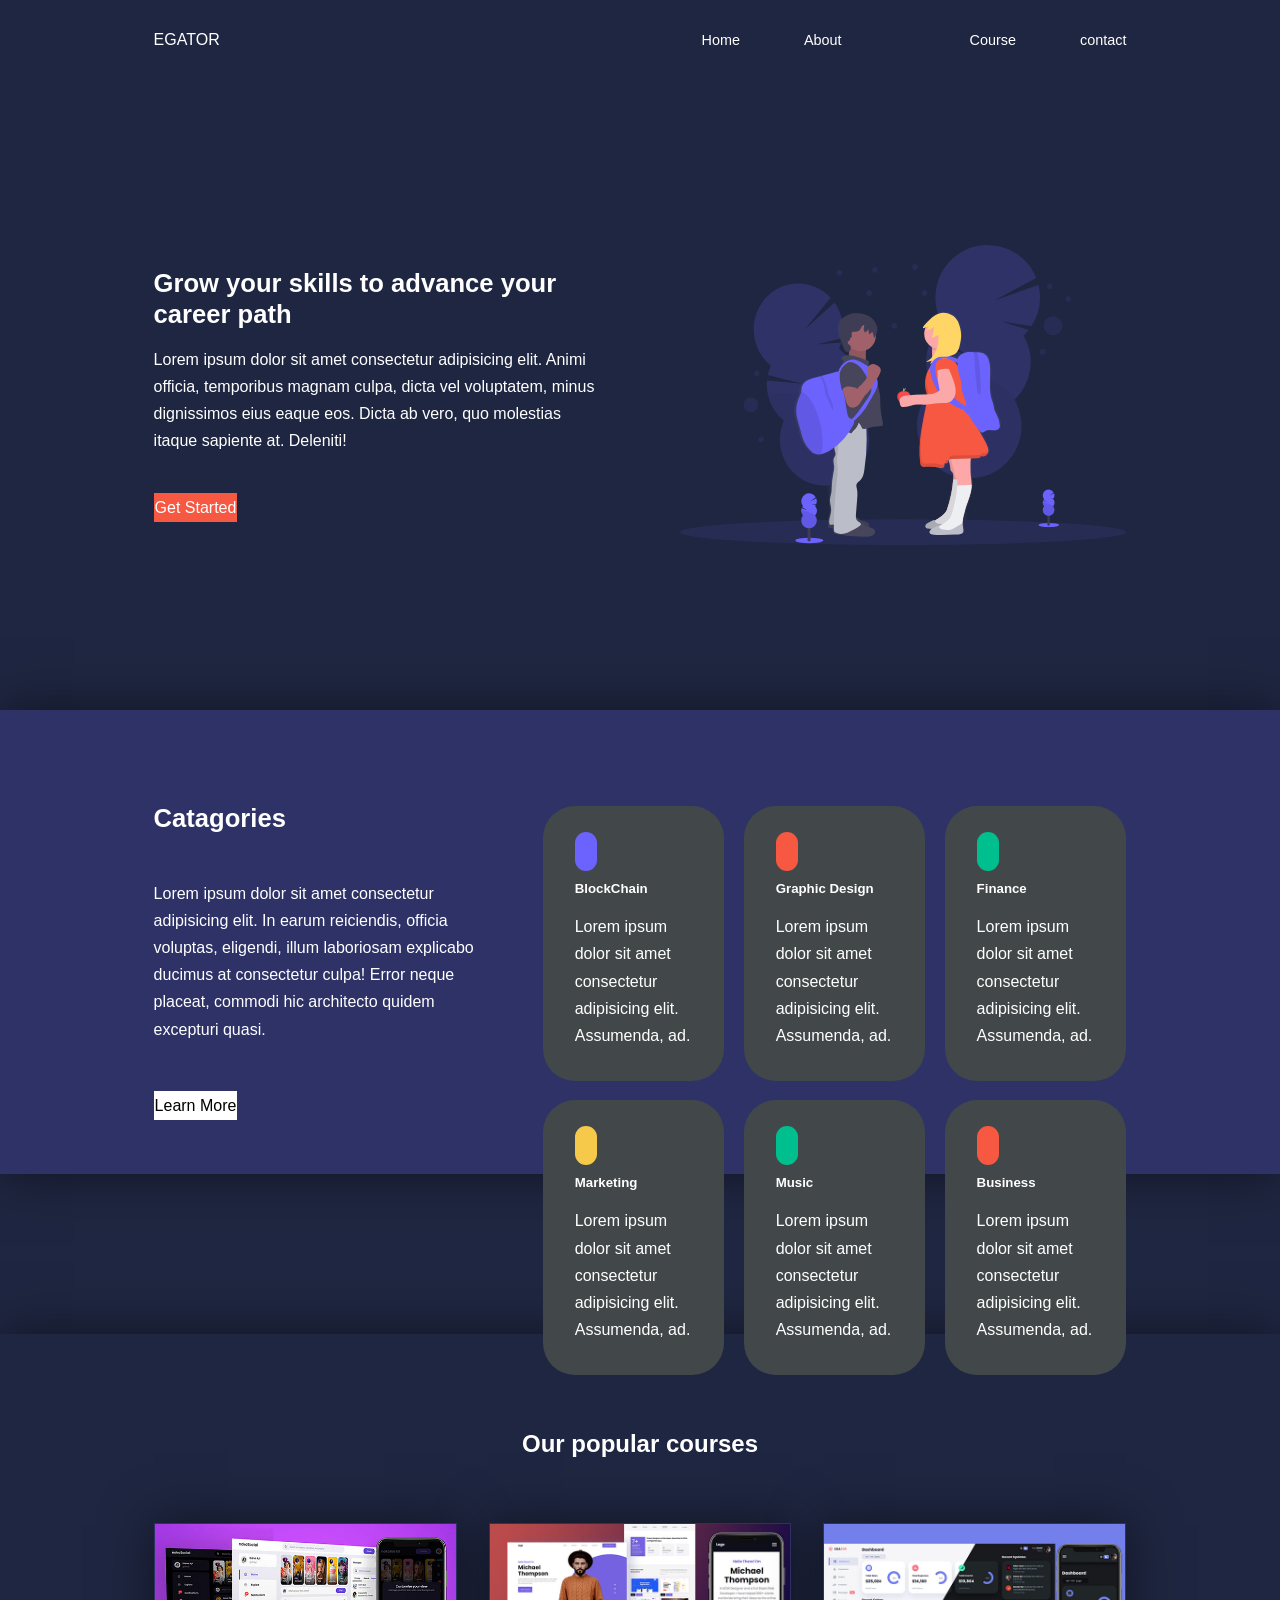
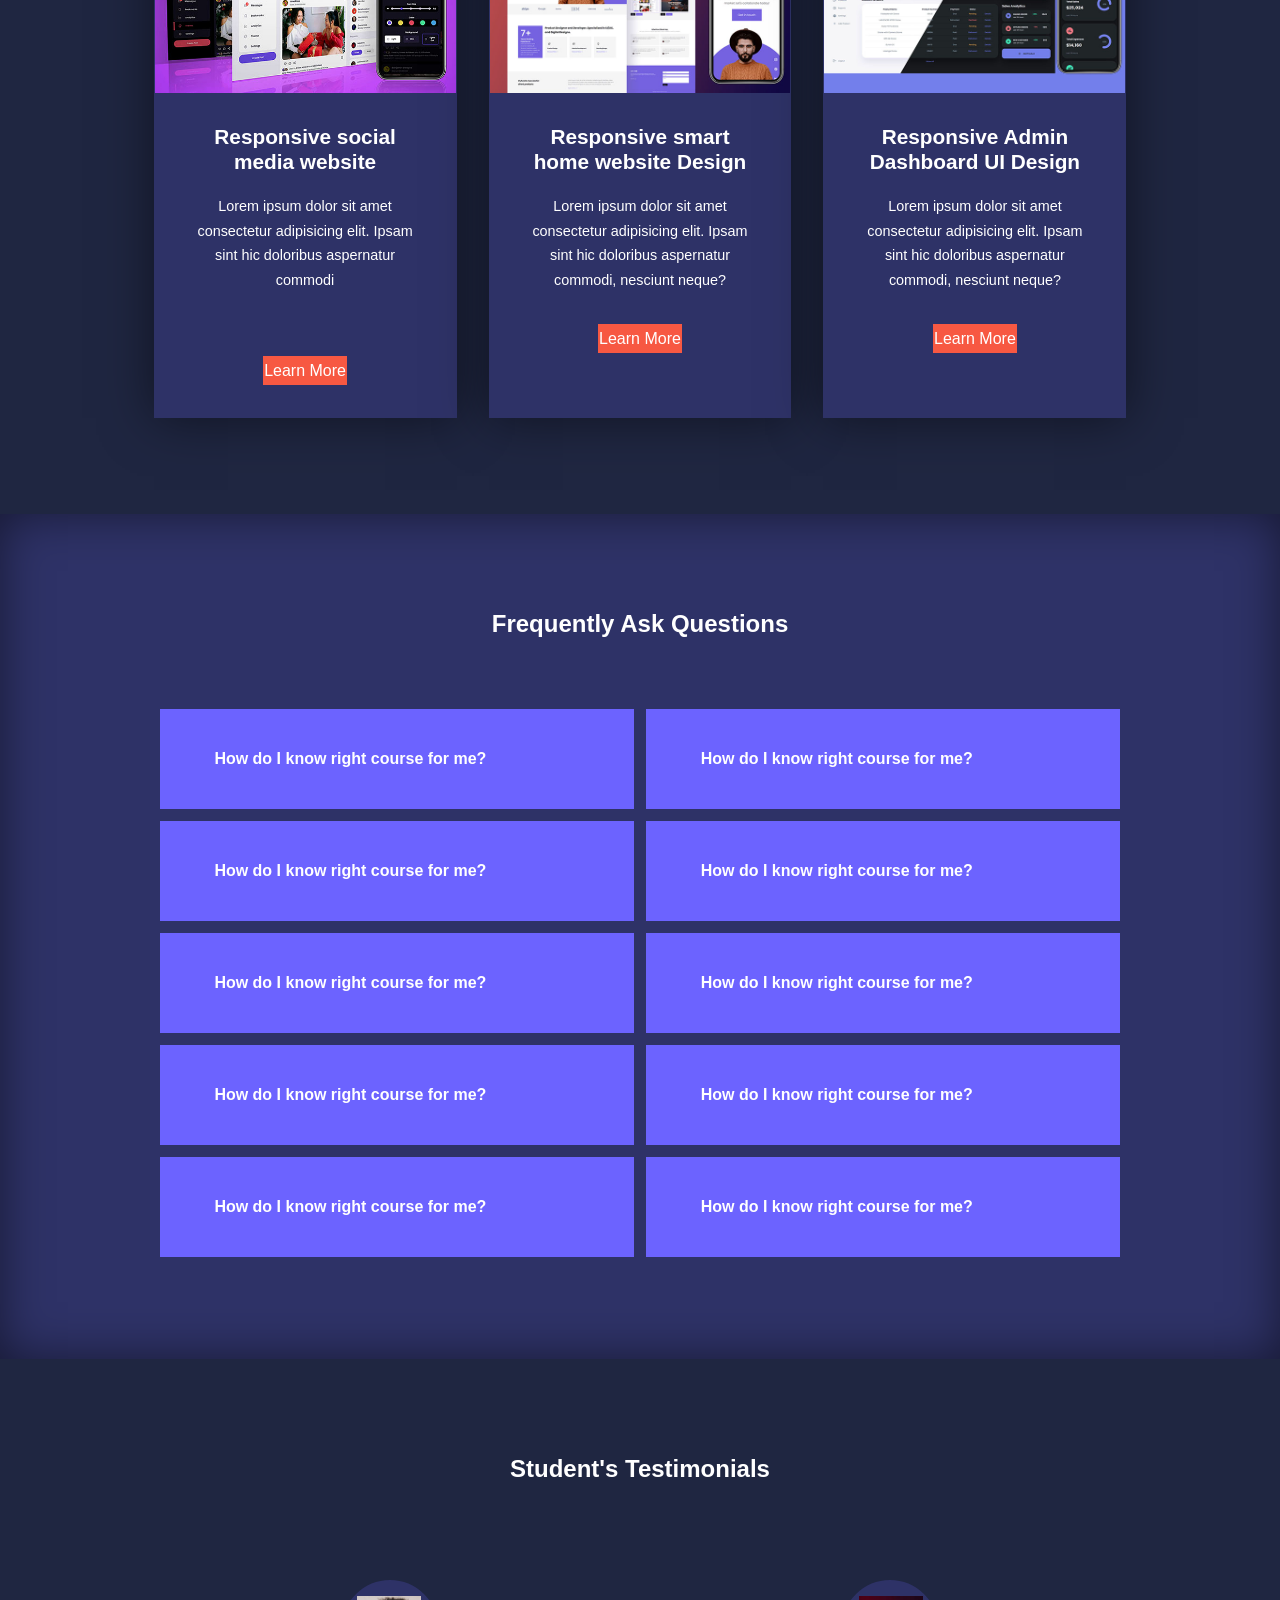
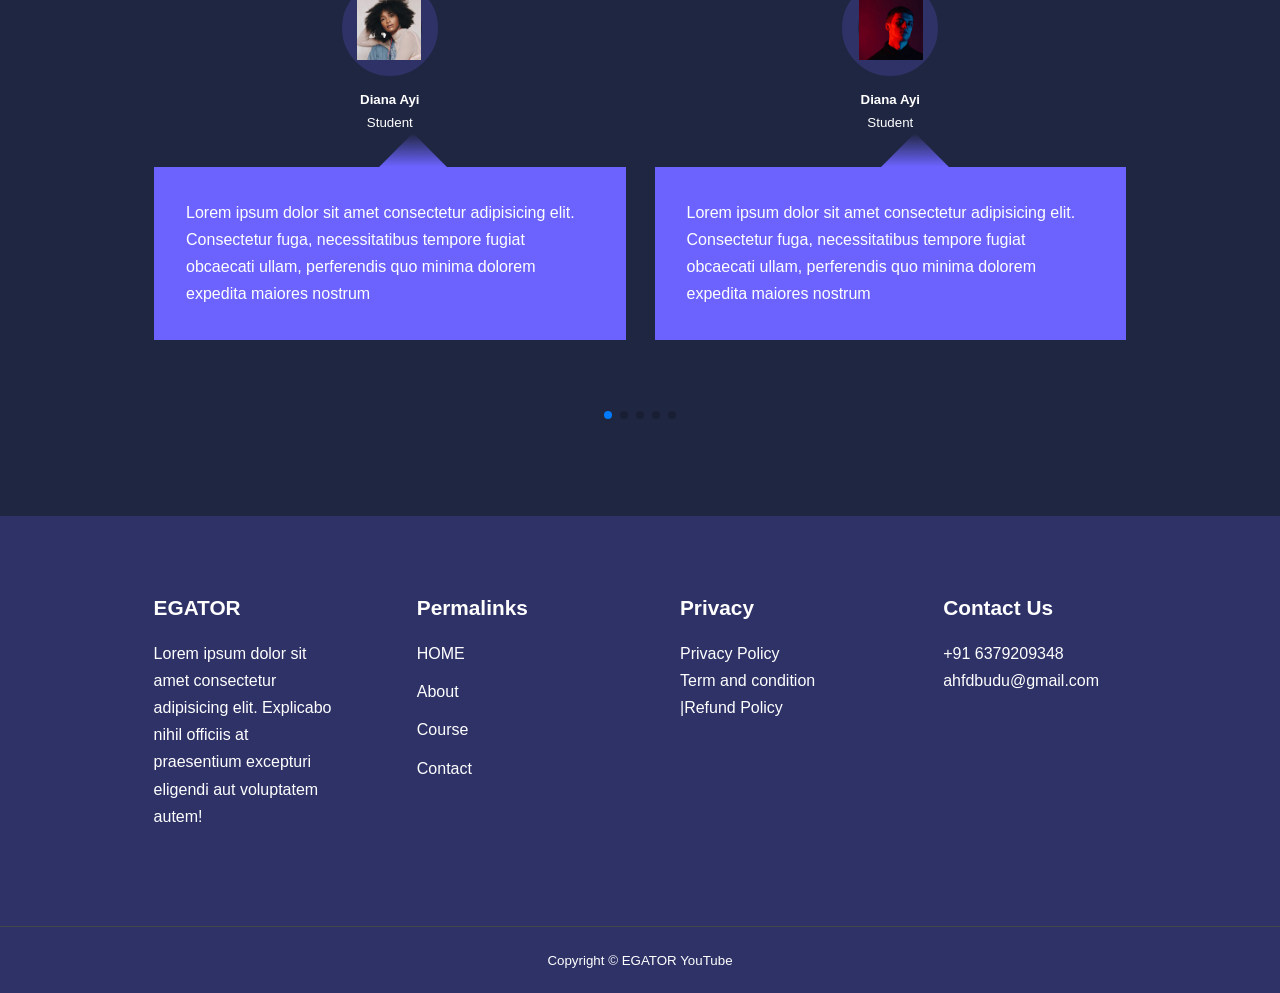
==== index.html @ c9d64ff2 "1s" ====
<!DOCTYPE html>
<html lang="en">

<head>
  <meta charset="UTF-8">
  <meta http-equiv="X-UA-Compatible" content="IE=edge">
  <meta name="viewport" content="width=device-width, initial-scale=1.0">
  <title>EUCATIONAL SITE</title>

  <!-- iconscout cdn -->
  <link rel="stylesheet" href="https://unicons.iconscout.com/release/v4.0.0/css/line.css">

  <!-- --google fonts -->
  <link rel="preconnect" href="https://fonts.googleapis.com">
  <link rel="preconnect" href="https://fonts.gstatic.com" crossorigin>
    
  <link rel="stylesheet" href="css/style.css">

  <!-- -----------swiper js----------- -->
  <link rel="stylesheet" href="https://cdn.jsdelivr.net/npm/swiper@9/swiper-bundle.min.css" />


</head>

<body>
  <nav>
    <div class="container nav_container">
      <a href="index.html">EGATOR</a>
      <ul class="nav_menu">
        <li><a href="index.html">Home</a></li>
        <li><a href="about.html">About</li>
        <li><a href="course.html">Course</a></li>
        <li><a href="contact.html">contact</a></li>
      </ul>
      <button id="open-menu-btn"><i class="uil uil-bars"></i></button>
      <button id="colse-menu-btn"><i class="uil uil-multiply"></i></button>
    </div>
  </nav>
  <!-- End of NavBar -->

  <header>
    <div class="container header_container">

      <div class="header_left">
        <h1>Grow your skills to advance your career path</h1>
        <p>
          Lorem ipsum dolor sit amet consectetur adipisicing elit. Animi officia, temporibus magnam culpa, dicta vel
          voluptatem, minus dignissimos eius eaque eos. Dicta ab vero, quo molestias itaque sapiente at. Deleniti!
        </p>
        <a href="course.html" class="btn btn-primary">Get Started</a>
      </div>

      <div class="header_right">
        <div class="header_right-image">
          <img src="./images/header.svg" alt="">
        </div>
      </div>

    </div>
  </header>

  <!-- End of Header -->



  <section class="categories">
    <div class="container categories_container">
      <div class="categories_left">
        <h1>Catagories</h1>
        <p>Lorem ipsum dolor sit amet consectetur adipisicing elit. In earum reiciendis, officia voluptas, eligendi,
          illum laboriosam explicabo ducimus at consectetur culpa! Error neque placeat, commodi hic architecto quidem

          excepturi quasi.</p>
        <a href="#" class="btn">Learn More</a>
      </div>

      <div class="categories_right">

        <article class="category">
          <span class="category_icon"><i class="uil uil-bitcoin-circle"></i></span>
          <h5>BlockChain</h5>
          <p>Lorem ipsum dolor sit amet consectetur adipisicing elit. Assumenda, ad.</p>
        </article>

        <article class="category">
          <span class="category_icon"><i class="uil uil-palette"></i></span>
          <h5>Graphic Design</h5>
          <p>Lorem ipsum dolor sit amet consectetur adipisicing elit. Assumenda, ad.</p>
        </article>

        <article class="category">
          <span class="category_icon"><i class="uil uil-usd-circle"></i></span>
          <h5>Finance</h5>
          <p>Lorem ipsum dolor sit amet consectetur adipisicing elit. Assumenda, ad.</p>
        </article>

        <article class="category">
          <span class="category_icon"><i class="uil uil-megaphone"></i></span>
          <h5>Marketing</h5>
          <p>Lorem ipsum dolor sit amet consectetur adipisicing elit. Assumenda, ad.</p>
        </article>

        <article class="category">
          <span class="category_icon"><i class="uil uil-music"></i></span>
          <h5>Music</h5>
          <p>Lorem ipsum dolor sit amet consectetur adipisicing elit. Assumenda, ad.</p>
        </article>

        <article class="category">
          <span class="category_icon"><i class="uil uil-puzzle-piece"></i></span>
          <h5>Business</h5>
          <p>Lorem ipsum dolor sit amet consectetur adipisicing elit. Assumenda, ad.</p>
        </article>

      </div>
    </div>
  </section>
  <!-- -------------------end of catagory section-------------------------- -->



  <section class="courses">
    <h2>Our popular courses</h2>
    <div class="container courses_container">

      <article class="course">
        <div class="course_image">
          <img src="./images/course1.jpg" alt="">
        </div>
        <div class="course_info">
          <h4>Responsive social media website </h4>
          <p>Lorem ipsum dolor sit amet consectetur adipisicing elit. Ipsam sint hic doloribus aspernatur commodi
          </p>
        </div>

        <a href="course.html" class="btn btn-primary">Learn More</a>
      </article>

      <article class="course">
        <div class="course_image">
          <img src="./images/course2.jpg" alt="">
        </div>
        <div class="course_info">
          <h4>Responsive smart home website Design </h4>
          <p>Lorem ipsum dolor sit amet consectetur adipisicing elit. Ipsam sint hic doloribus aspernatur commodi,
            nesciunt neque?
          </p>
          <a href="course.html" class="btn btn-primary">Learn More</a>
        </div>

      </article>

      <article class="course">
        <div class="course_image">
          <img src="./images/course3.jpg" alt="">
        </div>
        <div class="course_info">
          <h4>Responsive Admin Dashboard UI Design </h4>
          <p>Lorem ipsum dolor sit amet consectetur adipisicing elit. Ipsam sint hic doloribus aspernatur commodi,
            nesciunt neque?
          </p>
          <a href="course.html" class="btn btn-primary">Learn More</a>
        </div>

      </article>

    </div>
  </section>


  <!-- -------------------end of courses section-------------------------- -->

  <section class="faqs">
    <h2>Frequently Ask Questions</h2>
    <div class="container faqs_container">

      <article class="faq">
        <div class="faq_icon"><i class="uil uil-plus"></i></div>
        <div class="question_answer">
          <h4>How do I know right course for me?</h4>
          <p>Lorem ipsum dolor sit amet consectetur adipisicing elit. Autem debitis sed blanditiis harum facere esse
            deleniti voluptatem adipisci. Deserunt quo eligendi quos fugiat temporibus repudiandae ut fugit doloremque
            sit culpa?
          </p>
        </div>
      </article>

      <article class="faq">
        <div class="faq_icon"><i class="uil uil-plus"></i></div>
        <div class="question_answer">
          <h4>How do I know right course for me?</h4>
          <p>Lorem ipsum dolor sit amet consectetur adipisicing elit. Autem debitis sed blanditiis harum facere esse
            deleniti voluptatem adipisci. Deserunt quo eligendi quos fugiat temporibus repudiandae ut fugit doloremque
            sit culpa?
          </p>
        </div>
      </article>
      <article class="faq">
        <div class="faq_icon"><i class="uil uil-plus"></i></div>
        <div class="question_answer">
          <h4>How do I know right course for me?</h4>
          <p>Lorem ipsum dolor sit amet consectetur adipisicing elit. Autem debitis sed blanditiis harum facere esse
            deleniti voluptatem adipisci. Deserunt quo eligendi quos fugiat temporibus repudiandae ut fugit doloremque
            sit culpa?
          </p>
        </div>
      </article>

      <article class="faq">
        <div class="faq_icon"><i class="uil uil-plus"></i></div>
        <div class="question_answer">
          <h4>How do I know right course for me?</h4>
          <p>Lorem ipsum dolor sit amet consectetur adipisicing elit. Autem debitis sed blanditiis harum facere esse
            deleniti voluptatem adipisci. Deserunt quo eligendi quos fugiat temporibus repudiandae ut fugit doloremque
            sit culpa?
          </p>
        </div>
      </article>

      <article class="faq">
        <div class="faq_icon"><i class="uil uil-plus"></i></div>
        <div class="question_answer">
          <h4>How do I know right course for me?</h4>
          <p>Lorem ipsum dolor sit amet consectetur adipisicing elit. Autem debitis sed blanditiis harum facere esse
            deleniti voluptatem adipisci. Deserunt quo eligendi quos fugiat temporibus repudiandae ut fugit doloremque
            sit culpa?
          </p>
        </div>
      </article>

      <article class="faq">
        <div class="faq_icon"><i class="uil uil-plus"></i></div>
        <div class="question_answer">
          <h4>How do I know right course for me?</h4>
          <p>Lorem ipsum dolor sit amet consectetur adipisicing elit. Autem debitis sed blanditiis harum facere esse
            deleniti voluptatem adipisci. Deserunt quo eligendi quos fugiat temporibus repudiandae ut fugit doloremque
            sit culpa?
          </p>
        </div>
      </article>

      <article class="faq">
        <div class="faq_icon"><i class="uil uil-plus"></i></div>
        <div class="question_answer">
          <h4>How do I know right course for me?</h4>
          <p>Lorem ipsum dolor sit amet consectetur adipisicing elit. Autem debitis sed blanditiis harum facere esse
            deleniti voluptatem adipisci. Deserunt quo eligendi quos fugiat temporibus repudiandae ut fugit doloremque
            sit culpa?
          </p>
        </div>
      </article>

      <article class="faq">
        <div class="faq_icon"><i class="uil uil-plus"></i></div>
        <div class="question_answer">
          <h4>How do I know right course for me?</h4>
          <p>Lorem ipsum dolor sit amet consectetur adipisicing elit. Autem debitis sed blanditiis harum facere esse
            deleniti voluptatem adipisci. Deserunt quo eligendi quos fugiat temporibus repudiandae ut fugit doloremque
            sit culpa?
          </p>
        </div>
      </article>

      <article class="faq">
        <div class="faq_icon"><i class="uil uil-plus"></i></div>
        <div class="question_answer">
          <h4>How do I know right course for me?</h4>
          <p>Lorem ipsum dolor sit amet consectetur adipisicing elit. Autem debitis sed blanditiis harum facere esse
            deleniti voluptatem adipisci. Deserunt quo eligendi quos fugiat temporibus repudiandae ut fugit doloremque
            sit culpa?
          </p>
        </div>
      </article>

      <article class="faq">
        <div class="faq_icon"><i class="uil uil-plus"></i></div>
        <div class="question_answer">
          <h4>How do I know right course for me?</h4>
          <p>Lorem ipsum dolor sit amet consectetur adipisicing elit. Autem debitis sed blanditiis harum facere esse
            deleniti voluptatem adipisci. Deserunt quo eligendi quos fugiat temporibus repudiandae ut fugit doloremque
            sit culpa?
          </p>
        </div>
      </article>
    </div>
  </section>

  <!-- -------------------end of FAQ section-------------------------- -->

  <section class="container testimonials_container mySwiper">
    <h2>Student's Testimonials</h2>
    <div class="swiper-wrapper">
      <article class="testimonial swiper-slide">
        <div class="avatar">
          <img src="./images/avatar1.jpg" alt="">
        </div>
        <div class="testimonial_info">
          <h5>Diana Ayi</h5>
          <small>Student</small>
        </div>
        <div class="testimonial_body">
          <p>
            Lorem ipsum dolor sit amet consectetur adipisicing elit. Consectetur fuga, necessitatibus tempore fugiat
            obcaecati ullam, perferendis quo minima dolorem expedita maiores nostrum
          </p>
        </div>
      </article>

      <article class="testimonial swiper-slide">
        <div class="avatar">
          <img src="./images/avatar2.jpg" alt="">
        </div>
        <div class="testimonial_info">
          <h5>Diana Ayi</h5>
          <small>Student</small>
        </div>
        <div class="testimonial_body">
          <p>
            Lorem ipsum dolor sit amet consectetur adipisicing elit. Consectetur fuga, necessitatibus tempore fugiat
            obcaecati ullam, perferendis quo minima dolorem expedita maiores nostrum
          </p>
        </div>
      </article>

      <article class="testimonial swiper-slide">
        <div class="avatar">
          <img src="./images/avatar3.jpg" alt="">
        </div>
        <div class="testimonial_info">
          <h5>Diana Ayi</h5>
          <small>Student</small>
        </div>
        <div class="testimonial_body">
          <p>
            Lorem ipsum dolor sit amet consectetur adipisicing elit. Consectetur fuga, necessitatibus tempore fugiat
            obcaecati ullam, perferendis quo minima dolorem expedita maiores nostrum
          </p>
        </div>
      </article>

      <article class="testimonial swiper-slide">
        <div class="avatar">
          <img src="./images/avatar4.jpg" alt="">
        </div>
        <div class="testimonial_info">
          <h5>Diana Ayi</h5>
          <small>Student</small>
        </div>
        <div class="testimonial_body">
          <p>
            Lorem ipsum dolor sit amet consectetur adipisicing elit. Consectetur fuga, necessitatibus tempore fugiat
            obcaecati ullam, perferendis quo minima dolorem expedita maiores nostrum
          </p>
        </div>
      </article>

      <article class="testimonial swiper-slide">
        <div class="avatar">
          <img src="./images/avatar5.jpg" alt="">
        </div>
        <div class="testimonial_info">
          <h5>Diana Ayi</h5>
          <small>Student</small>
        </div>
        <div class="testimonial_body">
          <p>
            Lorem ipsum dolor sit amet consectetur adipisicing elit. Consectetur fuga, necessitatibus tempore fugiat
            obcaecati ullam, perferendis quo minima dolorem expedita maiores nostrum
          </p>
        </div>
      </article>

      <article class="testimonial swiper-slide">
        <div class="avatar">
          <img src="./images/avatar6.jpg" alt="">
        </div>
        <div class="testimonial_info">
          <h5>Diana Ayi</h5>
          <small>Student</small>
        </div>
        <div class="testimonial_body">
          <p>
            Lorem ipsum dolor sit amet consectetur adipisicing elit. Consectetur fuga, necessitatibus tempore fugiat
            obcaecati ullam, perferendis quo minima dolorem expedita maiores nostrum
          </p>
        </div>
      </article>

    </div>
    <div class="swiper-pagination"></div>
  </section>

  <!-- ------------------end of testimonial section---------------- -->

  <footer class="footer">
    <div class="container footer_container">

      <div class="footer_1">
        <a href="index.html" class="footer_logo">
          <h4>EGATOR</h4>
        </a>
        <p>Lorem ipsum dolor sit amet consectetur adipisicing elit. Explicabo nihil officiis at praesentium excepturi
          eligendi aut voluptatem autem! </p>
      </div>

      <div class="footer_2">
        <h4>Permalinks</h4>
        <ul class="permalinks">
          <li><a href="index.html">HOME</a></li>
          <li><a href="about.html">About</a></li>
          <li><a href="course.html">Course</a></li>
          <li><a href="contact.html">Contact</a></li>
        </ul>
      </div>

      <div class="footer_3">
        <h4>Privacy</h4>
        <li><a href="#">Privacy Policy</a></li>
        <li><a href="#">Term and condition</a></li>
        <li><a href="#">|Refund Policy</a></li>
      </div>

      <div class="footer_4">
        <h4>Contact Us</h4>
        
        <div>
          <p>+91 6379209348</p>
          <p>ahfdbudu@gmail.com</p>
        </div>

        <ul class="footer_social">

          <li>
            <a href="#"><i class="uil uil-facebook"></i></a>
          </li>

          <li>
            <a href="#"><i class="uil uil-instagram-alt"></i></a>
          </li>

          <li>
            <a href="#"><i class="uil uil-twitter-alt"></i></a>
          </li>

          <li>
            <a href="#"><i class="uil uil-linkedin-alt"></i></a>
          </li>

        </ul>
      </div>

    </div>
    <div class="footer_copyright">
      <small>Copyright &copy; EGATOR YouTube</small>
    </div>

  </footer>

  <!-- -----------------------------End of the foote section------------------------------------- -->




  <script src="https://cdn.jsdelivr.net/npm/swiper@9/swiper-bundle.min.js"></script>
  <script src="./script.js"></script>


</body>

</html>
---- css/style.css ----
* {
    margin: 0;
    padding: 0;
    border: 0;
    outline: 0;
    text-decoration: none;
    list-style: none;
    box-sizing: border-box;
}

:root {
    --color-primary: #6c63ff;
    --color-success: #00bf8e;
    --color-warning: #f7c94b;
    --color-danger: #f75842;
    --color-danger-variant: rgba(247, 88, 66, 0.4);
    --color-white: #fff;
    --color-light: #dffbff;
    --color-black: #000;
    --color-bg: #1f2641;
    --color-bg1: #2e3267;
    --color-bg2: #424849;

    --container-width-lg: 76%;
    --container-width-md: 90%;
    --container-width-sm: 94%;

    --transition: all 400ms ease;
    --transition1: all 900ms ease;
}

body {
    font-family: 'Montserrat', sans-serif;
    line-height: 1.7;
    color: var(--color-white);
    background: var(--color-bg);
}

.container {
    width: var(--container-width-lg);
    margin: 0 auto;
}

section {
    padding: 6rem 0;
}

section h2 {
    text-align: center;
    margin-bottom: 4rem;
}

h1,
h2,
h3,
h4,
h5 {
    line-height: 1.2;
}

h1 {
    font-size: 1.6rem;
}

h4 {
    font-size: 1.3rem;
}

a {
    color: #fff;
}

img {
    width: 100%;
    display: block;
    object-fit: cover;

}

.btn {
    display: inline-block;
    background: var(--color-white);
    color: var(--color-black);
    border: 1px solid transparent;
    font-weight: 500;
    transition: var(--transition);
}

.btn:hover {
    background: transparent;
    color: var(--color-white);
    border-color: var(--color-white);
}

.btn-primary {
    background-color: var(--color-danger);
    color: var(--color-white);
}

/* -----------nav bar------------- */
nav {
    background-color: transparent;
    width: 100vw;
    height: 5rem;
    position: fixed;
    top: 0;
    z-index: 11;
}

/* change navbar styles on scroll using java script  */
.window-scroll {
    transition: var(--transition1);
    background: var(--color-primary);
    box-shadow: 0 1rem 2rem rgba(0, 0, 0, 0.2);
}

.nav_container {
    height: 100%;
    display: flex;
    justify-content: space-between;
    align-items: center;

}

nav button {
    display: none;
}

.nav_menu {
    display: flex;
    align-items: center;
    gap: 4rem;
}

.nav_menu a {
    font-size: 0.9rem;
    transition: var(--transition);
}

.nav_menu a:hover {
    color: var(--color-bg2);
}

/* ---------------HEADER------------- */

header {
    position: relative;
    top: 5rem;
    overflow: hidden;
    height: 70vh;
    margin-bottom: 5rem;
}

.header_container {
    display: grid;
    grid-template-columns: 1fr 1fr;
    align-items: center;
    gap: 5rem;
    height: 100%;
}

.header_left p {
    margin: 1rem 0 2.4rem;
}

/* ---------------Categories------------- */

.categories {
    background: var(--color-bg1);
    height: 29rem;
    box-shadow: 0 0 3rem rgba(0, 0, 0, 0.5);
}

.categories h1 {
    line-height: 1;
    margin-bottom: 3rem;
}

.categories_container {
    display: grid;
    grid-template-columns: 40% 60%;

}

.categories_left {
    margin: 0 3rem 0 0;

}

.categories_left p {
    margin: 1rem 0 3rem;
}

.categories_right {
    display: grid;
    grid-template-columns: repeat(3, 1fr);
    gap: 1.2rem;
    margin-bottom: 4rem;
}

.category {
    background: var(--color-bg2);
    padding: 2rem;
    border-radius: 2rem;
    transition: var(--transition);

}

.category:hover {
    box-shadow: 0 3rem 3rem rgba(0, 0, 0, 0.4);
}

.category:nth-child(2) .category_icon {
    background: var(--color-danger);
}

.category:nth-child(3) .category_icon {
    background: var(--color-success);
}

.category:nth-child(4) .category_icon {
    background: var(--color-warning);
}

.category:nth-child(5) .category_icon {
    background: var(--color-success);
}

.category:nth-child(6) .category_icon {
    background: var(--color-danger);
}

.category_icon {
    background: var(--color-primary);
    padding: 0.7em;
    border-radius: 0.9rem;
}

.category h5 {
    margin: 1rem 1rem 1rem 0;
}


/* --------------courses------------- */

.courses {
    margin-top: 10rem;
    box-shadow: 0 0 3rem rgba(0, 0, 0, 0.5);
}

.courses_container {
    display: grid;
    grid-template-columns: repeat(3, 1fr);
    gap: 2rem;
}

.course {
    background: var(--color-bg1);
    text-align: center;
    border: 1px solid transparent;
    box-shadow: 0 0 3rem rgba(0, 0, 0, 0.5);

}

.course:hover {
    background: transparent;
    border-color: var(--color-primary);
}

.course_info {
    padding: 2rem;
}

.course_info p {
    margin: 1.2rem 0 2rem;
    font-size: 0.9rem;
}

.course a {
    margin-bottom: 2rem;
}


/* --------------FAQ------------- */


.faqs {
    background: var(--color-bg1);
    box-shadow: inset 0 0 3rem rgba(0, 0, 0, 0.5);
}

.faqs_container {
    display: grid;
    grid-template-columns: 1fr 1fr;
}

.faq {
    padding: 2rem;
    margin: 0.4rem;
    display: flex;
    align-items: center;
    gap: 1.4rem;
    height: fit-content;
    background: var(--color-primary);
    cursor: pointer;
    transition: var(--transition);
}

.faq:hover {
    box-shadow: 0 0 10rem rgba(0, 0, 0, 0.5);

}

.faq h4 {
    font-size: 1rem;
    line-height: 2.2;
}

.faq_icon {
    align-self: flex-start;
    font-size: 1.2rem;
}

.faq p {
    margin-top: 0.8rem;
    display: none;
}

.faq.open p {
    display: block;
}



/* -----------------TESTIMONIALS------------------- */

.testimonials_container {
    overflow-x: hidden;
    position: relative;
    margin-bottom: 5rem;
}

.testimonial {
    padding-top: 2rem;
}

.avatar {
    width: 6rem;
    height: 6rem;
    border-radius: 50%;S
    overflow: hidden;
    margin: 0 auto 1rem;
    border: 1rem solid var(--color-bg1);
}

.testimonial_info {
    text-align: center;
}

.testimonial_body {
    background: var(--color-primary);
    padding: 2rem;
    position: relative;
    margin-top: 2rem;
}

.testimonial_body::before {
    content: "";
    display: block;

    background: linear-gradient(135deg,
            transparent,
            var(--color-primary),
            var(--color-primary));
    width: 3rem;
    height: 3rem;
    position: absolute;
    left: 50%;
    top: -1.5rem;
    transform: rotate(45deg);
}

/* --------------------------------Foooter------------------------ */


.footer {
    background: var(--color-bg1);
    padding-top: 5rem;

}


.footer_container {
    display: grid;
    grid-template-columns: repeat(4, 1fr);
    gap: 5rem;
}

.footer_container>div h4 {
    margin-bottom: 1.2rem;
}

.footer_1 p {
    margin: 0 0 2rem;
}

.footer ul li {
    margin-bottom: 0.7rem;
}

footer ul li a:hover {
    text-decoration: underline;
}

.footer_social {
    display: flex;
    gap: 1rem;
    font-size: 1.2rem;
    margin-top: 2rem;
}

.footer_copyright {
    text-align: center;
    margin-top: 4rem;
    padding: 1.2rem 0;
    border-top: 1px solid var(--color-bg2);
}

/* --------------------------Media Queries (Tablets)------------------ */

@media screen and (max-width: 1024px) {
    .container {
        width: var(--container-width-md);
    }

    h1 {
        font-size: 2.2rem;
    }

    h2 {
        font-size: 1.7rem;
    }

    h3 {
        font-size: 1.4rem;
    }

    h4 {
        font-size: 1.2rem;
    }

    /* -----------------navBar-------------- */
    nav button {
        display: inline-block;
        background: transparent;
        font-size: 1.6rem;
        color: var(--color-white);
        cursor: pointer;
    }

    nav button#colse-menu-btn{
        display: none;
    }

    .nav_menu {
        position: fixed;
        top: 5rem;
        right: 5%;
    }



}
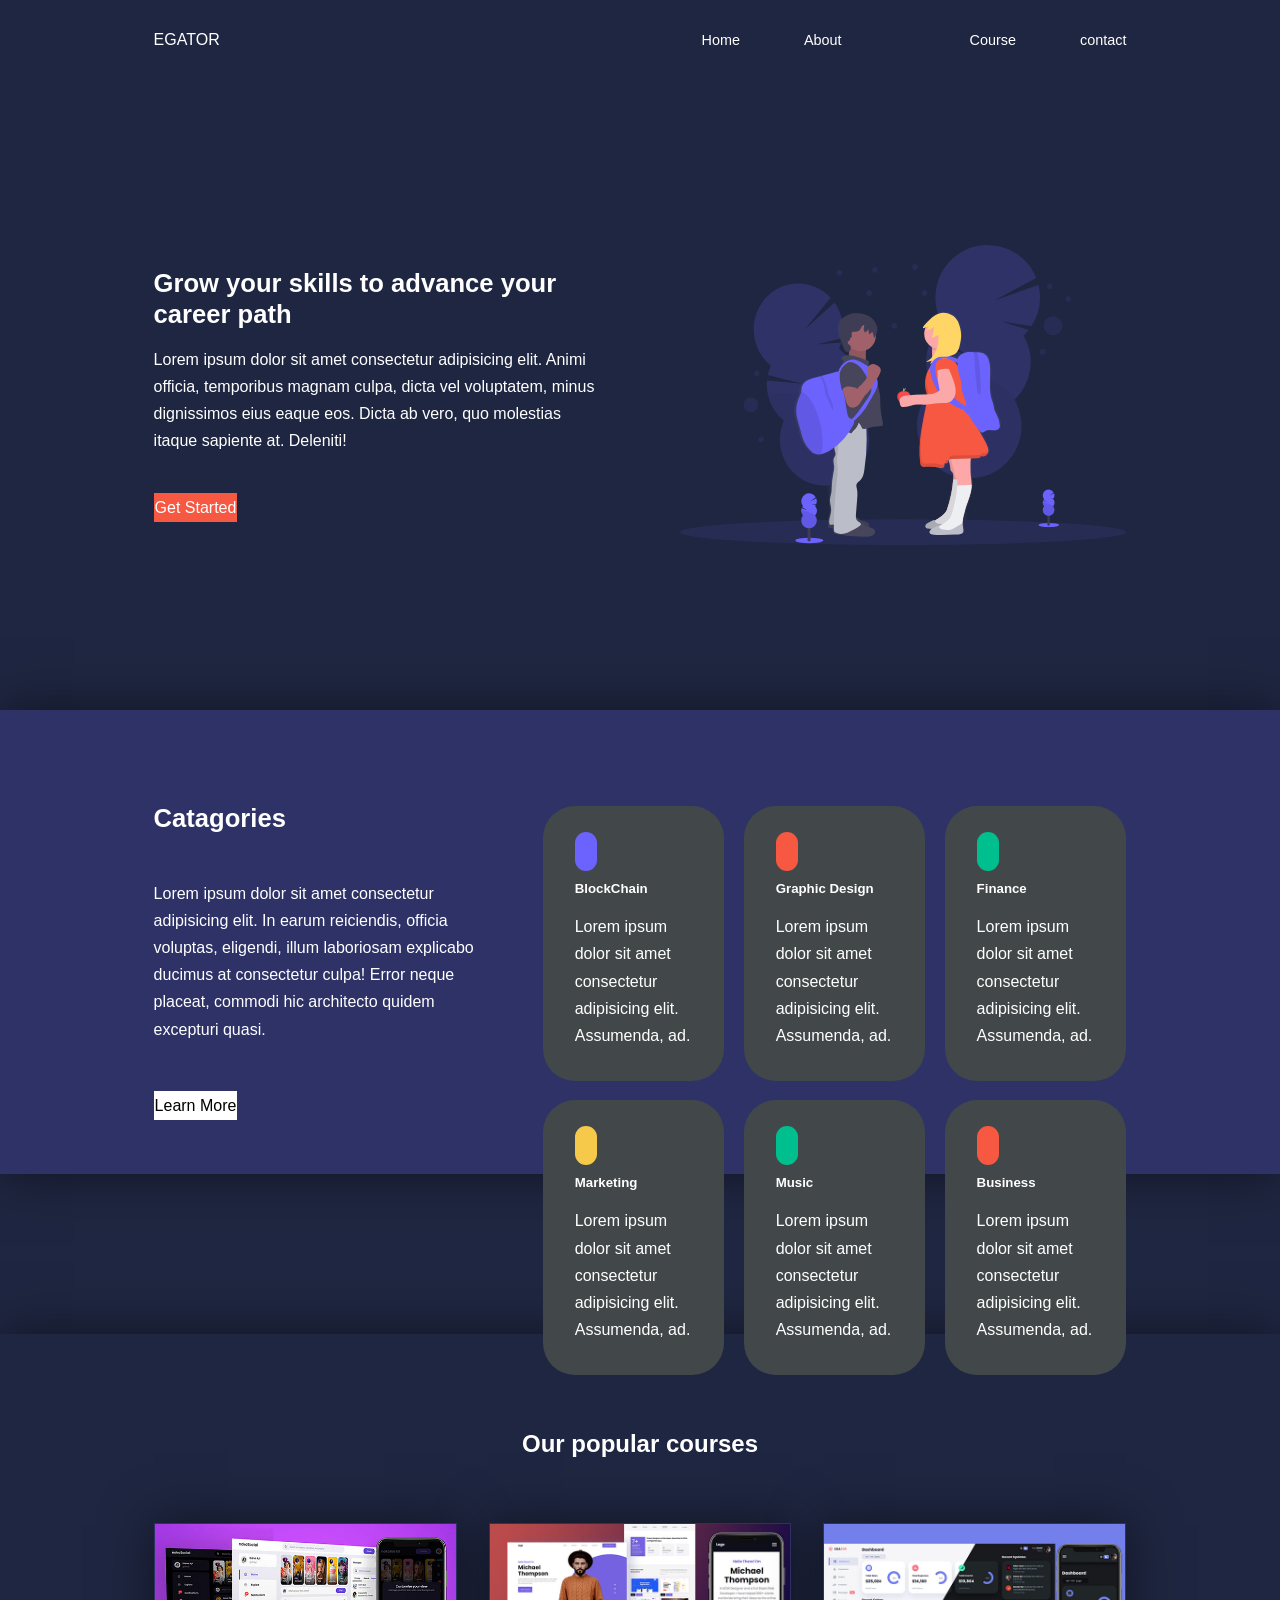
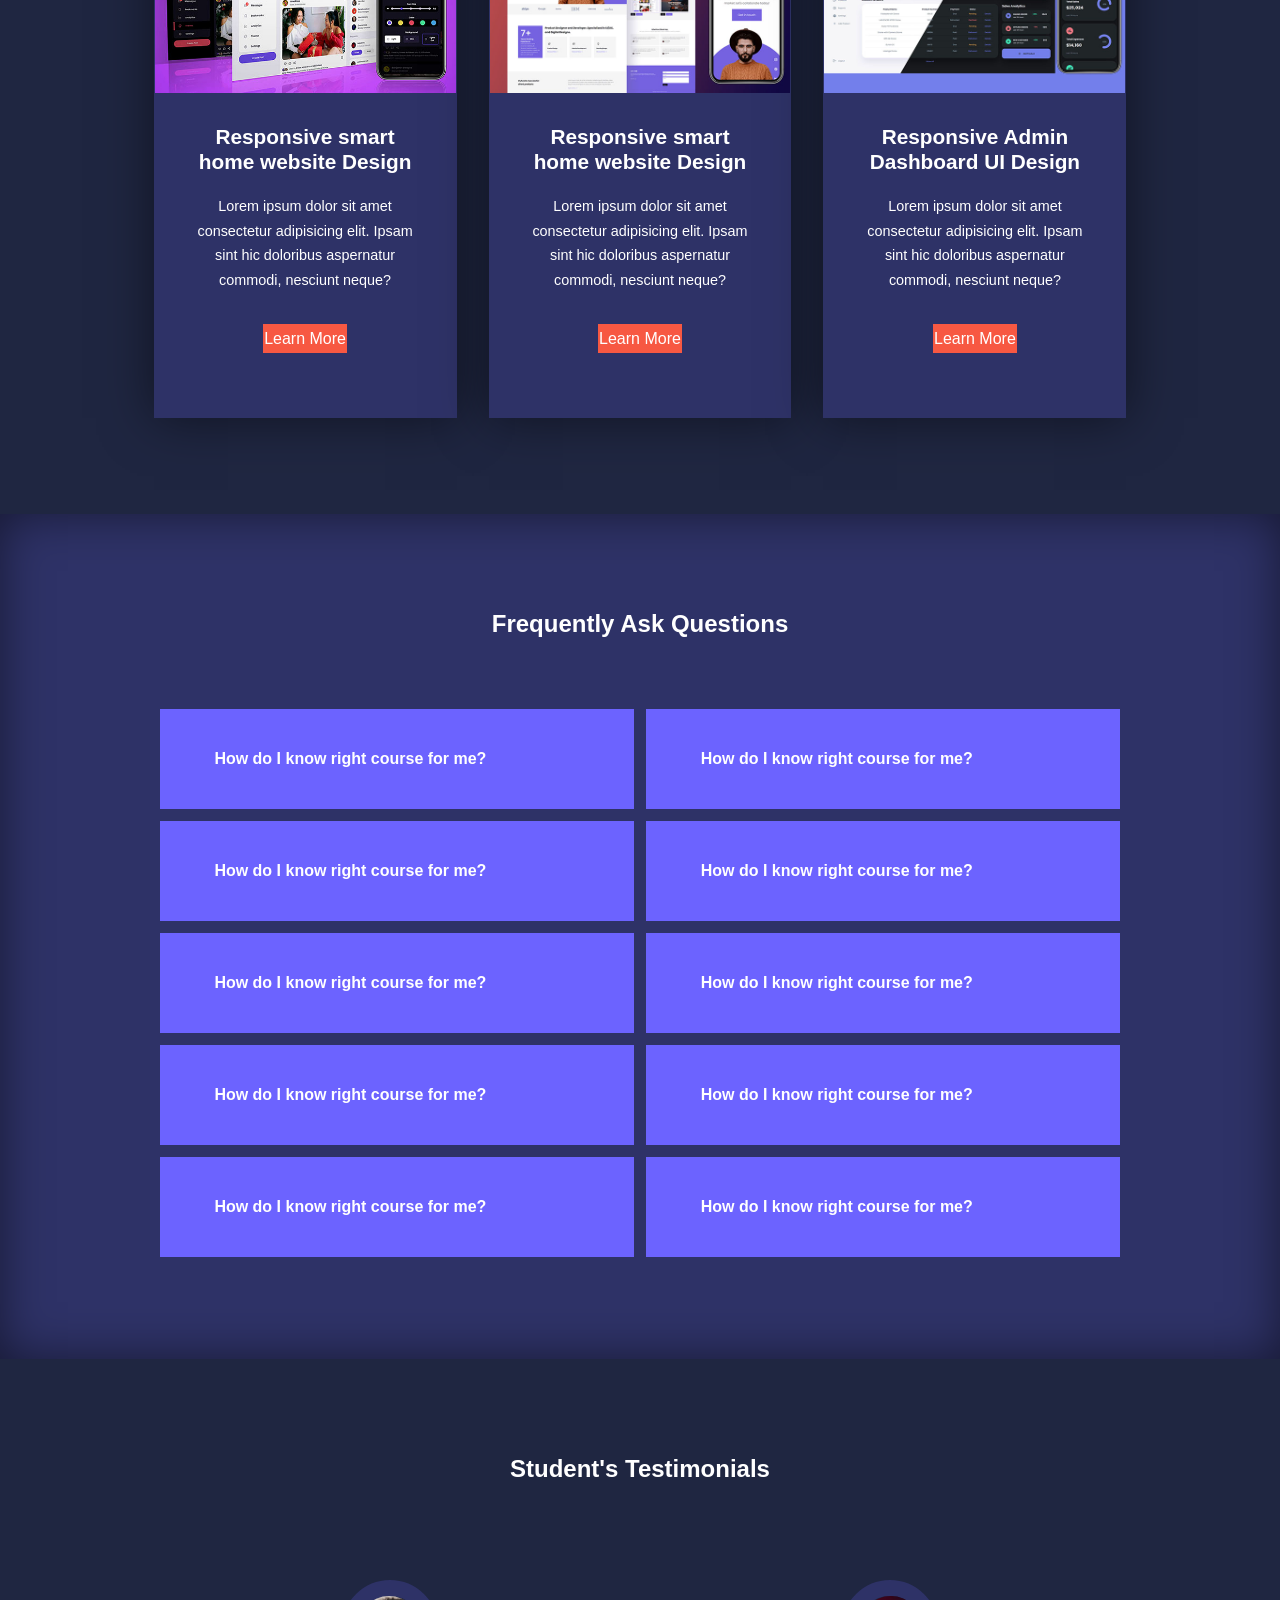
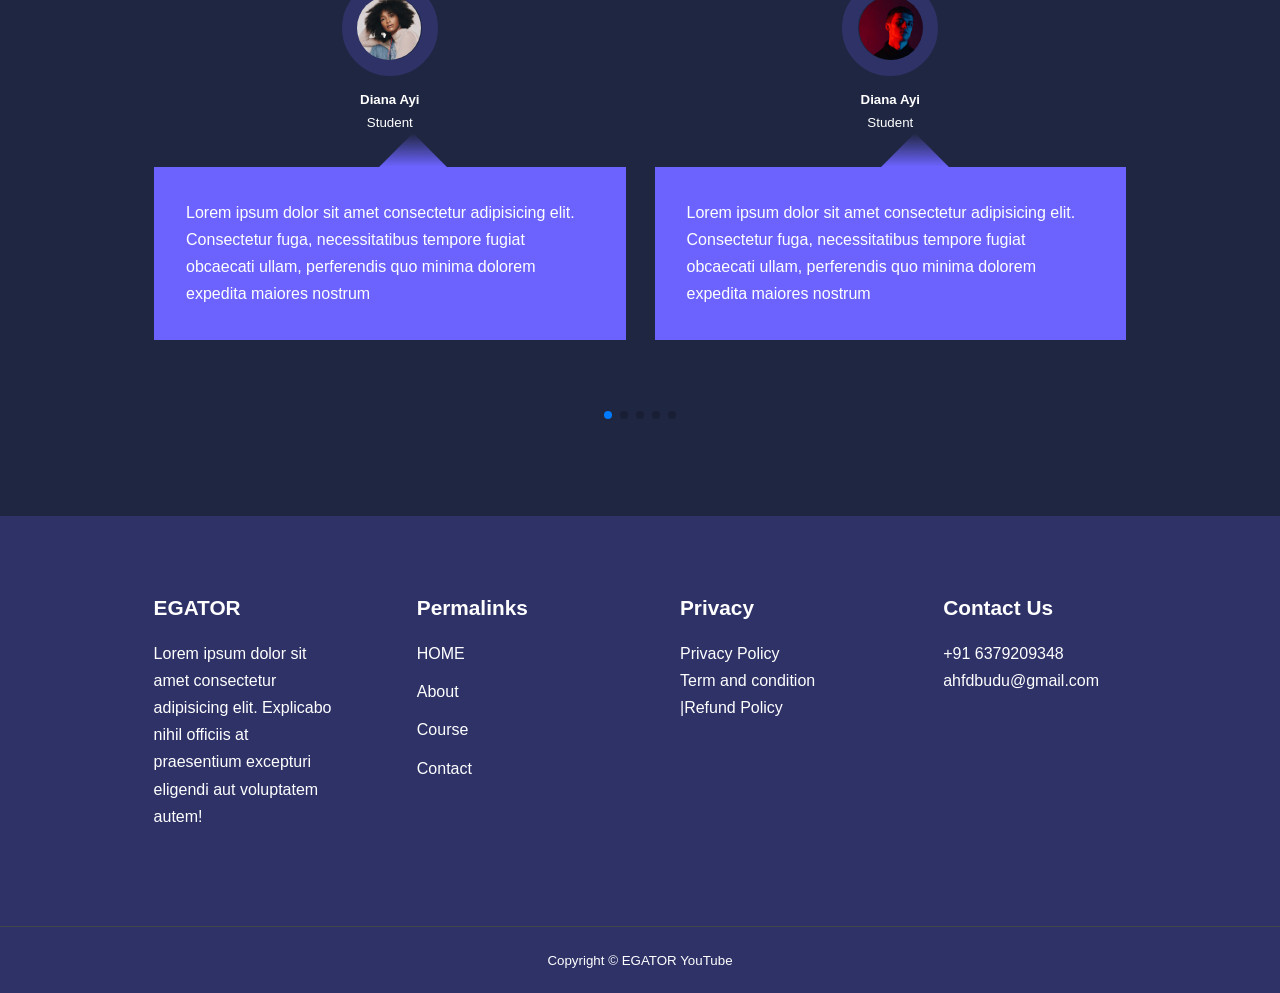
==== commit 51ce201c: "fix bug 2" ====
--- a/index.html
+++ b/index.html
@@ -122,23 +122,9 @@
   <section class="courses">
     <h2>Our popular courses</h2>
     <div class="container courses_container">
-
       <article class="course">
         <div class="course_image">
           <img src="./images/course1.jpg" alt="">
-        </div>
-        <div class="course_info">
-          <h4>Responsive social media website </h4>
-          <p>Lorem ipsum dolor sit amet consectetur adipisicing elit. Ipsam sint hic doloribus aspernatur commodi
-          </p>
-        </div>
-
-        <a href="course.html" class="btn btn-primary">Learn More</a>
-      </article>
-
-      <article class="course">
-        <div class="course_image">
-          <img src="./images/course2.jpg" alt="">
         </div>
         <div class="course_info">
           <h4>Responsive smart home website Design </h4>
@@ -147,9 +133,19 @@
           </p>
           <a href="course.html" class="btn btn-primary">Learn More</a>
         </div>
-
-      </article>
-
+      </article>
+      <article class="course">
+        <div class="course_image">
+          <img src="./images/course2.jpg" alt="">
+        </div>
+        <div class="course_info">
+          <h4>Responsive smart home website Design </h4>
+          <p>Lorem ipsum dolor sit amet consectetur adipisicing elit. Ipsam sint hic doloribus aspernatur commodi,
+            nesciunt neque?
+          </p>
+          <a href="course.html" class="btn btn-primary">Learn More</a>
+        </div>
+      </article>
       <article class="course">
         <div class="course_image">
           <img src="./images/course3.jpg" alt="">
--- a/css/style.css
+++ b/css/style.css
@@ -347,7 +347,7 @@
 .avatar {
     width: 6rem;
     height: 6rem;
-    border-radius: 50%;S
+    border-radius: 50%;
     overflow: hidden;
     margin: 0 auto 1rem;
     border: 1rem solid var(--color-bg1);
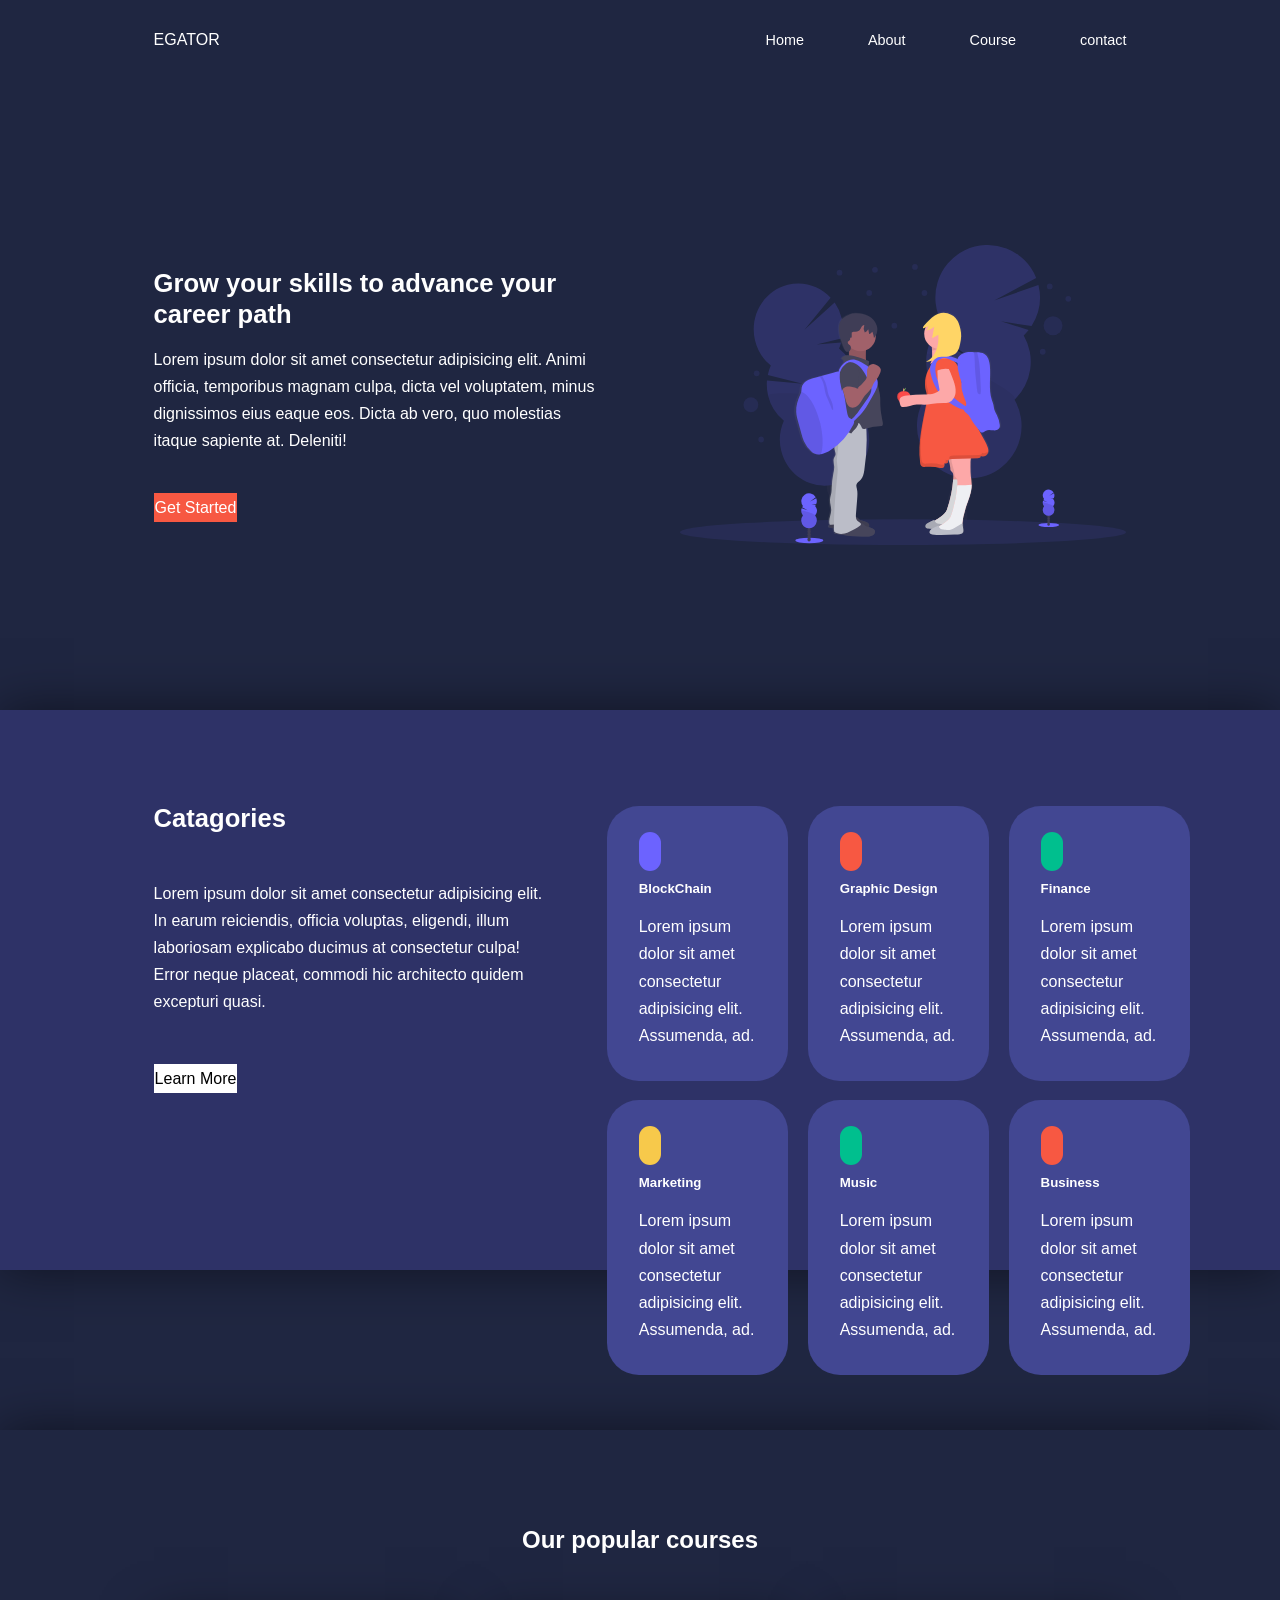
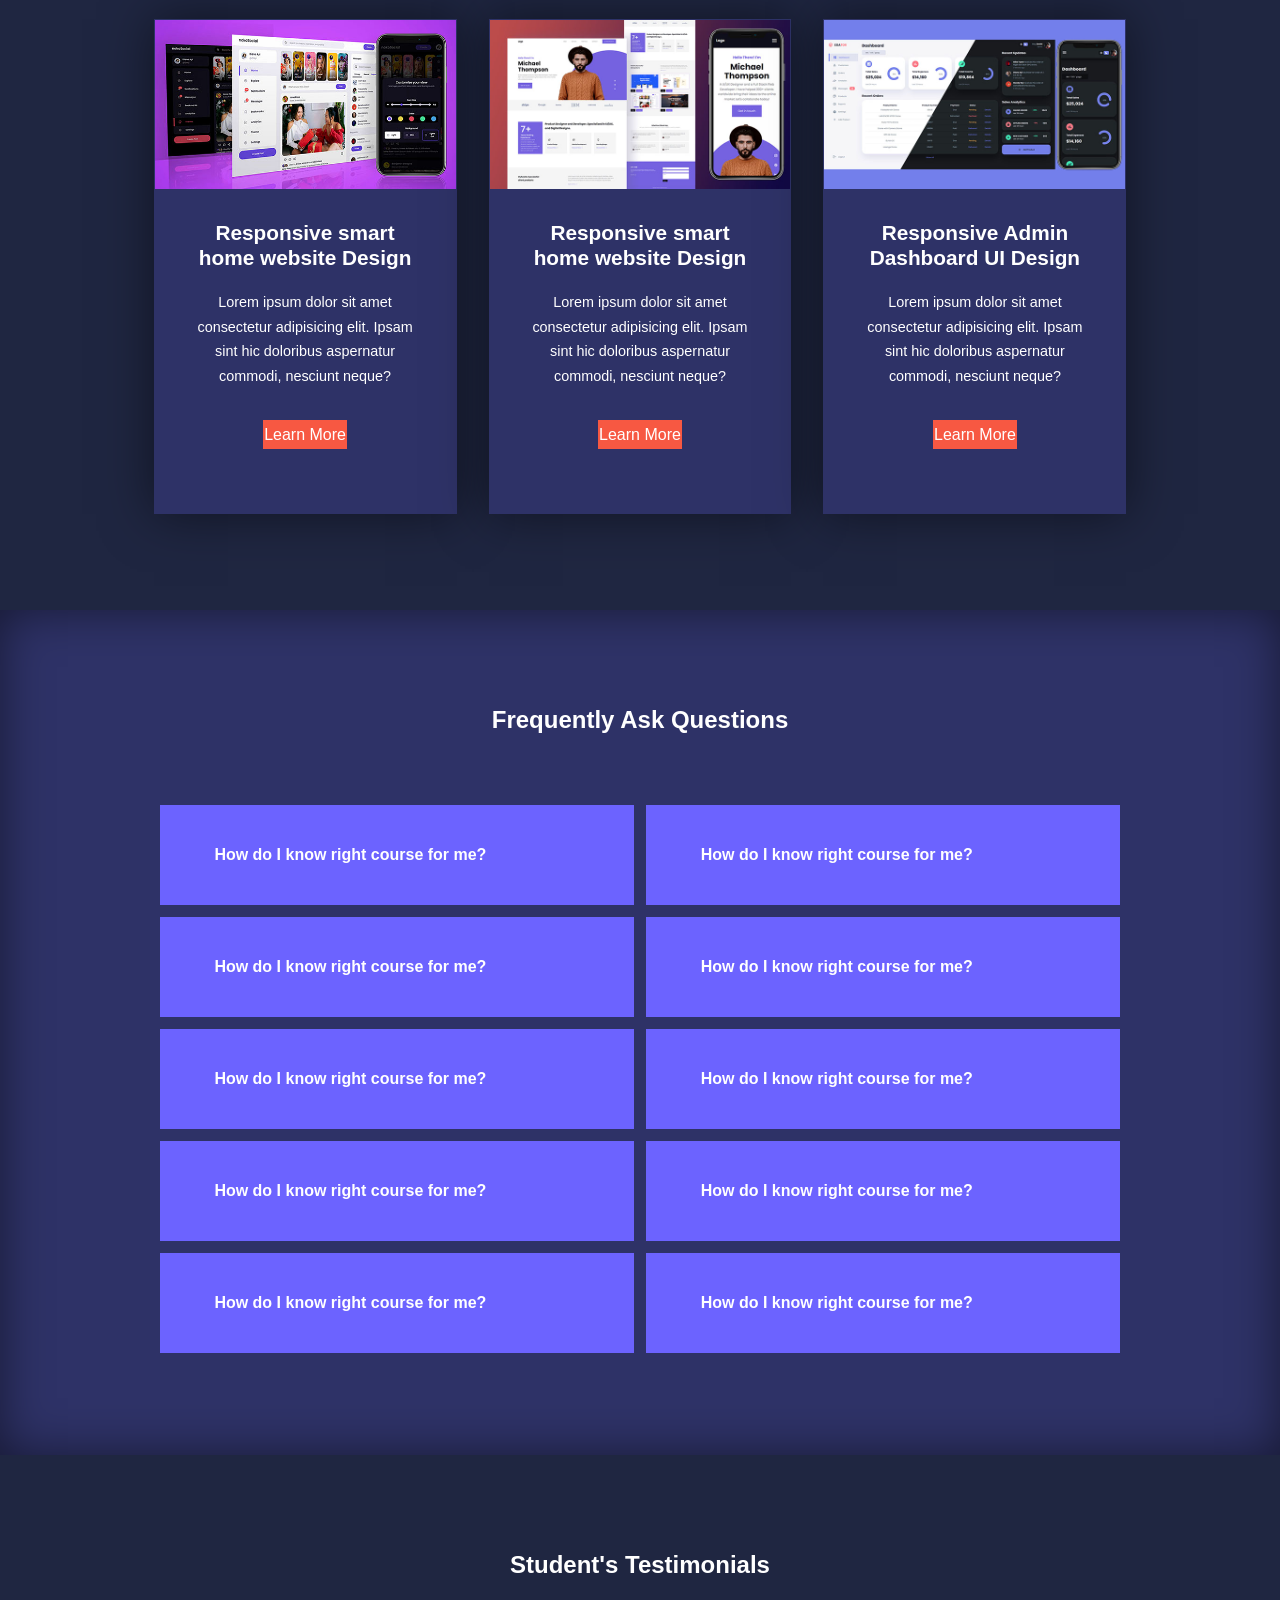
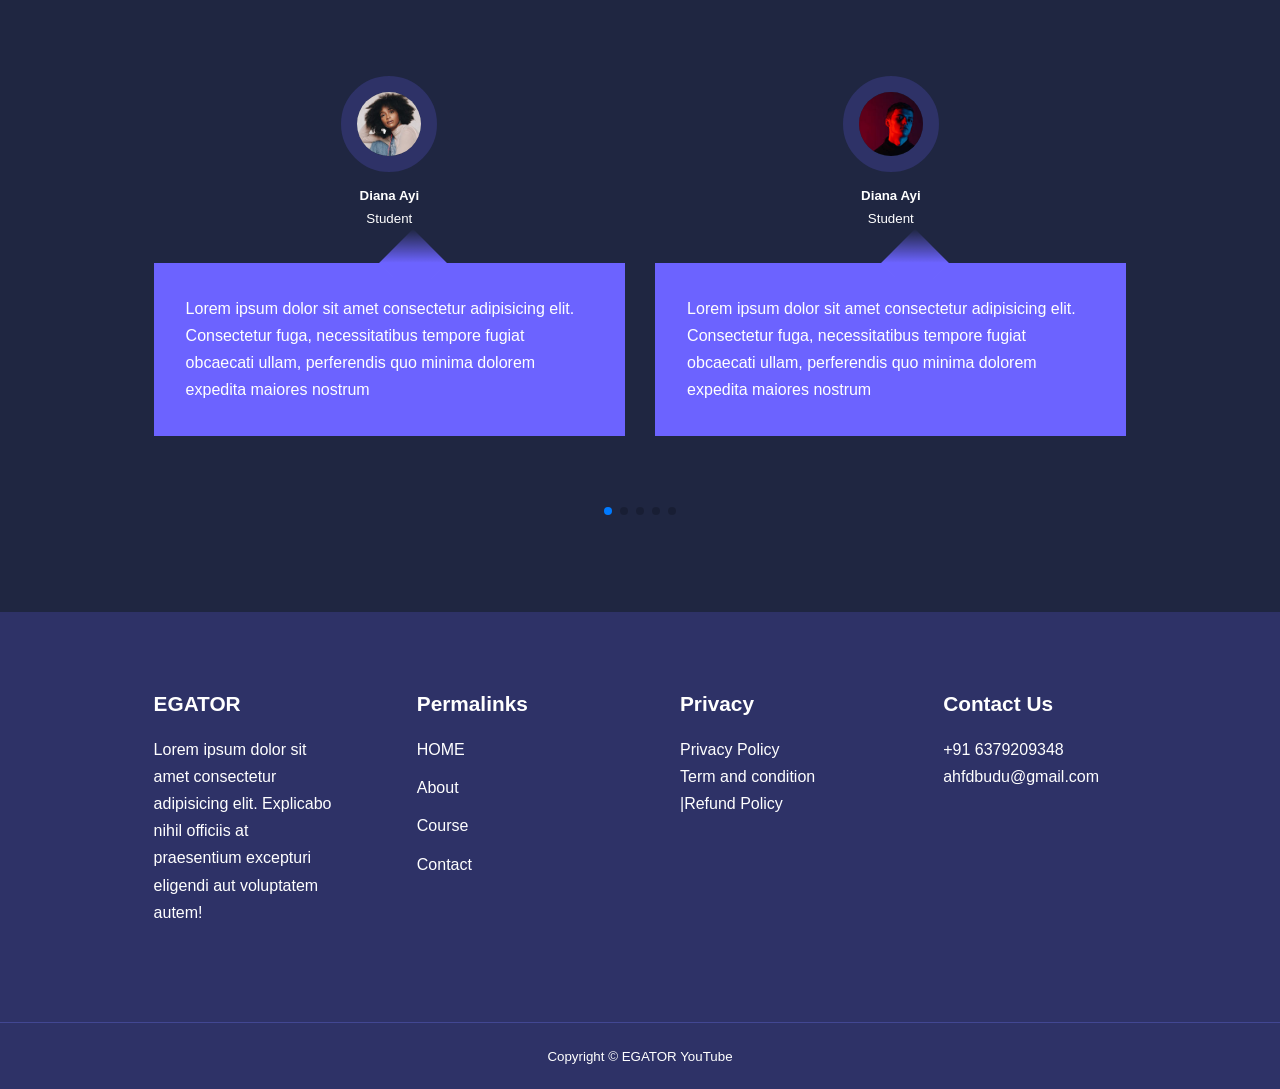
==== commit f5a9e934: "bug space about and course" ====
--- a/index.html
+++ b/index.html
@@ -28,7 +28,7 @@
       <a href="index.html">EGATOR</a>
       <ul class="nav_menu">
         <li><a href="index.html">Home</a></li>
-        <li><a href="about.html">About</li>
+        <li><a href="about.html">About</a></li>
         <li><a href="course.html">Course</a></li>
         <li><a href="contact.html">contact</a></li>
       </ul>
--- a/css/style.css
+++ b/css/style.css
@@ -19,7 +19,7 @@
     --color-black: #000;
     --color-bg: #1f2641;
     --color-bg1: #2e3267;
-    --color-bg2: #424849;
+    --color-bg2:#424792;
 
     --container-width-lg: 76%;
     --container-width-md: 90%;
@@ -167,7 +167,7 @@
 
 .categories {
     background: var(--color-bg1);
-    height: 29rem;
+    height: 35rem;
     box-shadow: 0 0 3rem rgba(0, 0, 0, 0.5);
 }
 
@@ -179,13 +179,14 @@
 .categories_container {
     display: grid;
     grid-template-columns: 40% 60%;
-
-}
-
-.categories_left {
+    gap: 4rem;
+
+}
+
+/* .categories_left {
     margin: 0 3rem 0 0;
 
-}
+} */
 
 .categories_left p {
     margin: 1rem 0 3rem;
@@ -195,7 +196,7 @@
     display: grid;
     grid-template-columns: repeat(3, 1fr);
     gap: 1.2rem;
-    margin-bottom: 4rem;
+    
 }
 
 .category {
@@ -203,6 +204,9 @@
     padding: 2rem;
     border-radius: 2rem;
     transition: var(--transition);
+    /* height: 14rem;
+    width: 10rem; */
+    box-sizing: border-box;
 
 }
 
